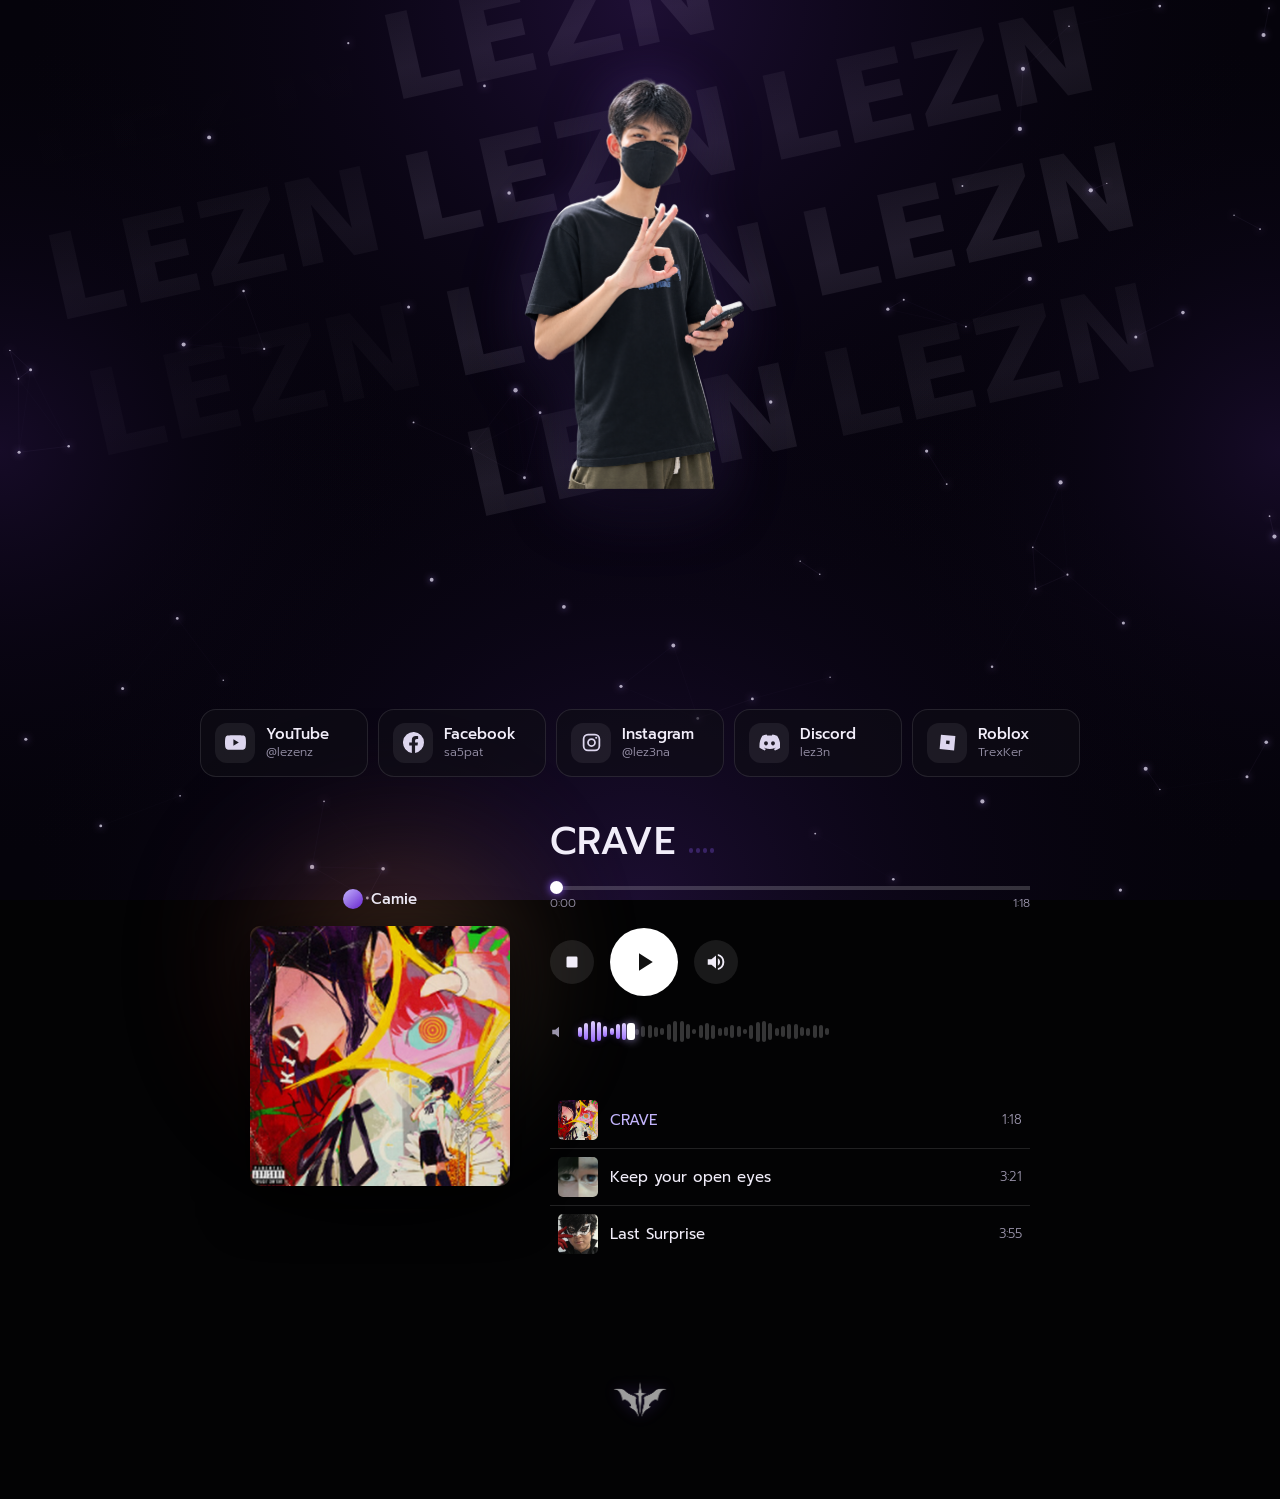
==== bio/index.html @ e91cab5a "first commit" ====
<!DOCTYPE html>
<html lang="th">
<head>
<meta charset="UTF-8">
<meta name="viewport" content="width=device-width, initial-scale=1">
<title>lezn — Bio</title>
<link rel="preconnect" href="https://fonts.googleapis.com">
<link rel="preconnect" href="https://fonts.gstatic.com" crossorigin>
<link href="https://fonts.googleapis.com/css2?family=Cormorant+Garamond:wght@500;600&family=Prompt:wght@300;400;500&display=swap" rel="stylesheet">
<link rel="stylesheet" href="css/styles.css">
</head>
<body>
<canvas id="bg" aria-hidden="true"></canvas>

<main>
  <section class="profile-stage" aria-label="โปรไฟล์">
    <img class="profile-backdrop" src="images/profile/profile-backdrop.png" alt="" aria-hidden="true">
    <img class="profile-stage-art art-age" src="images/cards/age-card.png" alt="" aria-hidden="true">
    <img class="profile-stage-art art-name" src="images/cards/name-card.png" alt="" aria-hidden="true">
    <section class="hero">
      <button class="avatar" id="profileToggle" type="button" aria-label="แสดงหรือซ่อนป้ายอายุและชื่อ" aria-pressed="false"><span id="ini">✦</span><img id="av" alt="" hidden></button>
      <div class="profile-pop" id="profileMessage" role="status">สวัสดี! ยินดีต้อนรับสู่หน้าโปรไฟล์ของ lezn</div>
    </section>
  </section>

  <nav class="links" aria-label="ช่องทางติดตาม">
    <a href="https://www.youtube.com/@lezenz" target="_blank" rel="noopener" style="--c:#ff2d3f"><span class="ic"><svg viewBox="0 0 24 24"><path d="M23.5 6.2a3 3 0 0 0-2.1-2.1C19.5 3.6 12 3.6 12 3.6s-7.5 0-9.4.5A3 3 0 0 0 .5 6.2C0 8.1 0 12 0 12s0 3.9.5 5.8a3 3 0 0 0 2.1 2.1c1.9.5 9.4.5 9.4.5s7.500 0 9.400-.5a3 3 0 0 0 2.100-2.100C24 15.900 24 12 24 12s0-3.900-.5-5.800zM9.600 15.600V8.400l6.200 3.600-6.200 3.600z"/></svg></span><span class="tx"><b>YouTube</b><small>@lezenz</small></span></a>
    <a href="https://www.facebook.com/sa5pat/" target="_blank" rel="noopener" style="--c:#1877f2"><span class="ic"><svg viewBox="0 0 24 24"><path d="M24 12a12 12 0 1 0-13.900 11.900v-8.400H7.100V12h3V9.400c0-3 1.800-4.700 4.500-4.700 1.300 0 2.700.2 2.700.2v3h-1.500c-1.500 0-2 .9-2 1.900V12h3.300l-.5 3.500h-2.800v8.400A12 12 0 0 0 24 12z"/></svg></span><span class="tx"><b>Facebook</b><small>sa5pat</small></span></a>
    <a href="https://www.instagram.com/lez3na/" target="_blank" rel="noopener" style="--c:#e1306c"><span class="ic"><svg viewBox="0 0 24 24"><g fill="none" stroke="currentColor" stroke-width="2"><rect x="3" y="3" width="18" height="18" rx="5"/><circle cx="12" cy="12" r="4"/></g><circle cx="17.4" cy="6.6" r="1.2"/></svg></span><span class="tx"><b>Instagram</b><small>@lez3na</small></span></a>
    <a href="https://discord.gg/yourinvite" target="_blank" rel="noopener" style="--c:#5865f2"><span class="ic"><svg viewBox="0 0 24 24"><path d="M20.300 4.400a19.800 19.800 0 0 0-4.900-1.500c-.2.400-.5.900-.6 1.200a18.300 18.300 0 0 0-5.500 0c-.2-.4-.4-.8-.6-1.200-1.700.3-3.300.8-4.900 1.500C1 9 .2 13.600.6 18.100c2 1.500 4 2.400 6 3 .5-.6.900-1.300 1.200-2-.7-.2-1.300-.5-1.900-.9l.4-.3a14.200 14.200 0 0 0 12.200 0l.4.300c-.6.400-1.200.7-1.900.9.400.7.800 1.400 1.200 2 2-.6 4-1.500 6-3 .5-5.200-.8-9.700-3.500-13.700zM8 15.300c-1.200 0-2.200-1.100-2.200-2.400s1-2.400 2.200-2.400 2.200 1.100 2.200 2.400-1 2.400-2.200 2.400zm8 0c-1.200 0-2.200-1.100-2.200-2.400s1-2.400 2.200-2.400 2.200 1.100 2.200 2.400-1 2.400-2.200 2.400z"/></svg></span><span class="tx"><b>Discord</b><small>lez3n</small></span></a>
    <a href="https://www.roblox.com/users/841506489/profile" target="_blank" rel="noopener" style="--c:#e2231a"><span class="ic"><svg viewBox="0 0 24 24"><path fill-rule="evenodd" d="M4.500 3 3 19.500 19.500 21 21 4.500 4.500 3zm6.100 6.600 3.900.4-.4 3.900-3.900-.4.400-3.900z"/></svg></span><span class="tx"><b>Roblox</b><small>TrexKer</small></span></a>
  </nav>

  <section class="yt" aria-label="เครื่องเล่นเพลง">
    <div class="glow"></div>
    <div class="left">
      <div class="artist"><i></i><span id="artist">Camie</span></div>
      <img class="cover" id="cover" src="images/covers/crave.jpg" alt="ปกเพลง">
    </div>
    <div class="right">
      <div class="head"><h2 id="title">CRAVE</h2><div class="eq" id="eq"><i></i><i></i><i></i><i></i></div></div>
      <input class="seek" id="seek" type="range" min="0" max="1000" value="0" aria-label="เลื่อนเวลาเพลง">
      <div class="time"><span id="cur">0:00</span><span id="dur">0:00</span></div>
      <div class="ctrl">
        <button class="sm" id="stop" aria-label="หยุด"><svg viewBox="0 0 24 24"><rect x="6" y="6" width="12" height="12" rx="1.5"/></svg></button>
        <button class="big" id="play" aria-label="เล่น"></button>
        <button class="sm" id="mute" aria-label="ปิดเสียง"></button>
      </div>
      <label class="vol"><svg viewBox="0 0 24 24"><path d="M3 9v6h4l5 4V5L7 9H3z"/></svg><span class="wave-control"><span class="wave" id="wave" aria-hidden="true"></span><input type="range" id="vol" min="0" max="100" value="20" aria-label="ระดับเสียง"></span></label>
      <div class="err" id="err"></div>
      <ul id="list"></ul>
    </div>
    <audio id="audio" preload="metadata"></audio>
  </section>

  <section class="gal" id="gal" hidden><h2>รูปภาพ</h2><div class="grid" id="grid"></div></section>
  <footer><span class="footer-logo-wrap"><img class="footer-logo" src="images/brand/logo.png" alt="Logo"></span></footer>
</main>
<div id="lb"><img alt=""></div>

<script src="js/app.js" defer></script>
</body>
</html>
---- bio/css/styles.css ----
:root{
  --bg:#030304; --panel:rgba(16,14,22,.62); --line:rgba(255,255,255,.1);
  --violet:#8b5cf6; --lilac:#c4b5fd; --text:#f1edf9; --muted:#9a94ab;
}
*{box-sizing:border-box;margin:0}
html,body{height:100%}
body{background:var(--bg);color:var(--text);font-family:'Prompt',system-ui,sans-serif;font-weight:300;overflow-x:hidden}
#bg{position:fixed;inset:0;width:100vw;height:100vh;display:block;z-index:0;pointer-events:none}
main{position:relative;z-index:1;min-height:100%;display:flex;flex-direction:column;align-items:center;gap:36px;padding:72px 20px 56px;transform-origin:50% 38%;transform-style:preserve-3d;will-change:transform;transform:perspective(1400px) rotateX(var(--camera-rotate-x,0deg)) rotateY(var(--camera-rotate-y,0deg)) translate3d(var(--camera-offset-x,0px),var(--camera-offset-y,0px),0)}

.profile-stage{container-type:inline-size;position:relative;isolation:isolate;width:min(1280px,100%);height:auto;aspect-ratio:1280/620;flex:none;transform-style:preserve-3d}
.profile-backdrop{position:absolute;z-index:1;top:0;left:50%;height:33cqw;width:auto;transform:translateX(-50%);translate:var(--camera-layer-x,0px) var(--camera-layer-y,0px) var(--camera-layer-z,0px);opacity:1;filter:drop-shadow(0 18px 28px rgba(0,0,0,.72)) drop-shadow(0 0 22px rgba(139,92,246,.28));mix-blend-mode:screen;pointer-events:none;user-select:none}
.hero{text-align:center;width:43.75cqw;max-width:none;position:relative;z-index:2;margin-inline:auto;translate:var(--camera-layer-x,0px) var(--camera-layer-y,0px) var(--camera-layer-z,0px);transform-style:preserve-3d}
.profile-stage-art{position:absolute;z-index:1;display:block;height:auto;pointer-events:auto;user-select:none;filter:drop-shadow(0 12px 18px rgba(0,0,0,.35)) drop-shadow(0 0 10px rgba(139,92,246,.14)) drop-shadow(0 0 22px rgba(139,92,246,.08));transition:filter .16s ease;translate:var(--camera-layer-x,0px) var(--camera-layer-y,0px) var(--camera-layer-z,0px);transform-style:preserve-3d}
.art-age{top:-2cqw;left:6.5cqw;width:36cqw}
.art-name{top:6cqw;right:7cqw;width:36cqw}
.art-age,.art-name{opacity:0;visibility:hidden;transform:scale(.7)}
.profile-stage.art-revealed .art-age,.profile-stage.art-revealed .art-name{opacity:1;visibility:visible;transform:none}
.profile-stage.art-revealed .art-age:hover,.profile-stage.art-revealed .art-name:hover{filter:brightness(1.08) drop-shadow(0 0 14px rgba(139,92,246,.3))}
.avatar{width:18.91cqw;height:33.6cqw;position:relative;margin:0 auto .94cqw;display:grid;place-items:center;appearance:none;background:transparent;border:0;border-radius:0;padding:0;cursor:default;transform-origin:center;transition:transform .16s ease}
.avatar:focus-visible{outline:2px solid var(--lilac);outline-offset:4px;border-radius:48%}
.avatar img{position:absolute;inset:0;width:100%;height:100%;object-fit:contain;display:block;filter:none;z-index:1}
.avatar.profile-hit,.avatar:focus-visible{cursor:pointer;transform:scale(1.035)}
.avatar::after{content:"";position:absolute;inset:0;z-index:2;pointer-events:none;opacity:0;background:linear-gradient(110deg,transparent 43%,rgba(255,255,255,.38) 50%,transparent 57%);background-size:250% 100%;background-position:100% center;mix-blend-mode:screen;-webkit-mask-image:url('../images/profile/profile-cutout.png');mask-image:url('../images/profile/profile-cutout.png');-webkit-mask-repeat:no-repeat;mask-repeat:no-repeat;-webkit-mask-position:center;mask-position:center;-webkit-mask-size:contain;mask-size:contain}
.avatar.profile-hit::after,.avatar:focus-visible::after{animation:profile-shine .42s linear 1 both}
@keyframes profile-shine{0%{background-position:100% center;opacity:0}12%,82%{opacity:.5}100%{background-position:0 center;opacity:0}}
h1{font-family:'Prompt',system-ui,sans-serif;font-weight:600;font-size:clamp(44px,9vw,72px);letter-spacing:.02em;line-height:1.05;
  background:linear-gradient(180deg,#fff,#d9d4e6 70%,#a99bd6);-webkit-background-clip:text;background-clip:text;color:transparent}
.profile-stage.art-pop .art-age{animation:art-pop-left .42s cubic-bezier(.18,.82,.25,1) both}
.profile-stage.art-pop .art-name{animation:art-pop-right .42s cubic-bezier(.18,.82,.25,1) .16s both}
.profile-stage.art-fold .art-age{animation:art-pop-left .2s cubic-bezier(.55,.08,.68,.53) reverse both .16s}
.profile-stage.art-fold .art-name{animation:art-pop-right .2s cubic-bezier(.55,.08,.68,.53) reverse both}
@keyframes art-pop-left{0%{opacity:0;transform:translateX(10cqw) scale(.7) rotate(4deg)}68%{opacity:1;transform:translateX(-.5cqw) scale(1.04) rotate(-1deg)}100%{opacity:1;transform:translateX(0) scale(1) rotate(0)}}
@keyframes art-pop-right{0%{opacity:0;transform:translateX(-10cqw) scale(.7) rotate(-4deg)}68%{opacity:1;transform:translateX(.5cqw) scale(1.04) rotate(1deg)}100%{opacity:1;transform:translateX(0) scale(1) rotate(0)}}
.profile-pop{position:absolute;z-index:5;top:42px;left:-190px;width:min(310px,calc(50vw - 20px));padding:18px 20px;border:1px solid rgba(196,181,253,.42);border-radius:18px;background:rgba(18,12,31,.86);color:var(--text);text-align:left;font-size:15px;line-height:1.7;box-shadow:0 14px 42px rgba(0,0,0,.42),0 0 24px rgba(139,92,246,.2);backdrop-filter:blur(14px);-webkit-backdrop-filter:blur(14px);opacity:0;visibility:hidden;transform:translate(18px,8px) scale(.96);transform-origin:right center;transition:opacity .28s,transform .28s,visibility .28s;pointer-events:none}
.profile-pop::after{content:"";position:absolute;right:-7px;top:50%;width:12px;height:12px;border-top:1px solid rgba(196,181,253,.42);border-right:1px solid rgba(196,181,253,.42);background:rgba(18,12,31,.92);transform:translateY(-50%) rotate(45deg)}
.hero.profile-open .profile-pop{opacity:1;visibility:visible;transform:translate(0,0) scale(1);pointer-events:auto}


.links{display:grid;grid-template-columns:repeat(auto-fit,minmax(150px,1fr));gap:10px;width:min(880px,100%)}
.links a{--mx:50%;--my:50%;position:relative;overflow:hidden;display:flex;align-items:center;gap:11px;padding:13px 14px;border-radius:16px;color:var(--text);text-decoration:none;
  background:var(--panel);border:1px solid var(--line);backdrop-filter:blur(12px);-webkit-backdrop-filter:blur(12px);
  transition:border-color .2s,box-shadow .2s,background-color .2s}
.links a::before{content:"";position:absolute;inset:0;pointer-events:none;background:radial-gradient(180px circle at var(--mx) var(--my),rgba(255,255,255,.12),transparent 70%);opacity:0;transition:opacity .25s}
.links a::after{content:"";position:absolute;top:-20%;bottom:-20%;left:-60%;width:40%;pointer-events:none;opacity:0;background:linear-gradient(105deg,transparent,rgba(255,255,255,.16),transparent);transform:skewX(-20deg)}
.links a:hover,.links a:focus-visible{border-color:var(--c);background-color:rgba(30,23,42,.82);box-shadow:0 8px 24px -14px var(--c),0 0 20px -12px var(--c);outline:none}
.links a:hover::before{opacity:1}
.links a:hover::after,.links a:focus-visible::after{animation:link-shine .65s ease-out 1}
@keyframes link-shine{0%{left:-60%;opacity:0}18%{opacity:.8}100%{left:130%;opacity:0}}
.ic{position:relative;z-index:1;flex:none;width:40px;height:40px;border-radius:12px;display:grid;place-items:center;background:rgba(255,255,255,.07);color:#ddd6ee;transition:background .25s,color .25s,transform .25s}
.ic svg{width:21px;height:21px;fill:currentColor}
.links a:hover .ic,.links a:focus-visible .ic{background:var(--c);color:#fff;transform:rotate(-6deg) scale(1.06)}
.tx{position:relative;display:flex;flex-direction:column;min-width:0;line-height:1.3}
.tx b{font-weight:500;font-size:15px}.tx small{font-size:12px;color:var(--muted);overflow:hidden;text-overflow:ellipsis;white-space:nowrap}


.yt{width:min(780px,100%);display:grid;grid-template-columns:260px 1fr;gap:40px;align-items:center;position:relative}
.left{display:flex;flex-direction:column;align-items:center}
.right{min-width:0;text-align:left}
.glow{position:absolute;top:24px;left:130px;width:260px;height:260px;transform:translateX(-50%);background:center/cover;filter:blur(70px) saturate(1.3);opacity:.28;border-radius:50%;z-index:-1;transition:opacity .35s ease}
.artist{display:flex;align-items:center;gap:8px;font-size:15px;font-weight:500;margin-bottom:16px}
.artist i{width:20px;height:20px;border-radius:50%;background:linear-gradient(135deg,#c4b5fd,#6d28d9);display:block}
.cover{width:260px;height:260px;border-radius:10px;object-fit:cover;background:#15101f;box-shadow:0 18px 50px rgba(0,0,0,.8);transition:transform .4s}
.cover.spin{transform:scale(1.03)}
.head{display:flex;align-items:center;gap:14px}
.right h2{font-family:'Prompt',sans-serif;font-weight:500;font-size:clamp(28px,5vw,38px);letter-spacing:.01em}
.eq{display:flex;gap:3px;align-items:flex-end;height:24px;opacity:.3}
.eq i{width:4px;height:5px;border-radius:2px;background:var(--violet)}
.eq.on{opacity:1}.eq.on i{animation:eq .9s ease-in-out infinite}
.eq i:nth-child(2){animation-delay:.2s}.eq i:nth-child(3){animation-delay:.45s}.eq i:nth-child(4){animation-delay:.1s}
@keyframes eq{0%,100%{height:5px}50%{height:24px}}
.meta{color:var(--muted);font-size:14px;margin-top:8px}
input[type=range].seek{display:block;width:100%;height:44px;margin-top:-4px;margin-bottom:-20px;background-size:100% 4px;background-position:center;background-repeat:no-repeat;touch-action:pan-y}
.seek::-webkit-slider-runnable-track{height:4px;background:transparent}
.seek::-moz-range-track{height:4px;background:transparent}
.time{display:flex;justify-content:space-between;font-size:12px;color:var(--muted);margin-top:4px}
.ctrl{position:relative;z-index:2;display:flex;align-items:center;gap:16px;margin-top:16px}
button{font:inherit;color:var(--text);cursor:pointer;border:0;border-radius:50%;display:grid;place-items:center;transition:background-color .2s,color .2s,box-shadow .2s}
button svg{width:22px;height:22px;fill:currentColor;pointer-events:none}
.ctrl button{position:relative;z-index:2;flex:none;pointer-events:auto;touch-action:manipulation;-webkit-tap-highlight-color:transparent;user-select:none}
.sm{width:44px;height:44px;background:rgba(255,255,255,.09)}
.sm:hover,.sm:focus-visible{background:rgba(255,255,255,.2);outline:none}
.big{position:relative;width:68px;height:68px;background:#fff;color:#111;touch-action:manipulation}
.big svg{width:30px;height:30px}
.big:hover,.big:focus-visible{transform:none;outline:none;box-shadow:0 0 0 2px var(--violet),0 0 18px rgba(139,92,246,.3)}
.vol{display:flex;align-items:center;gap:10px;margin-top:22px;width:min(280px,100%)}
.vol svg{width:18px;height:18px;fill:var(--muted);flex:none}
input[type=range]{-webkit-appearance:none;appearance:none;height:4px;border-radius:4px;outline:none;cursor:pointer;
  background:linear-gradient(90deg,#fff var(--p,0%),rgba(255,255,255,.18) var(--p,0%))}
.vol input{flex:1}
.wave-control{position:relative;display:flex;align-items:center;flex:1;height:28px;min-width:0}
.wave{position:absolute;inset:2px 0;display:flex;align-items:center;justify-content:space-between;gap:2px;pointer-events:none}
.wave i{display:block;flex:1;max-width:4px;min-width:2px;border-radius:3px;background:rgba(255,255,255,.2);transition:background .12s}
.wave i.active{background:linear-gradient(180deg,#e4d5ff,#9b6cff);box-shadow:0 0 7px rgba(155,108,255,.35)}
.vol .wave-control input{position:absolute;inset:0;width:100%;height:100%;margin:0;padding:0;background:transparent!important;z-index:1;touch-action:pan-y}
.vol .wave-control input::-webkit-slider-runnable-track{height:4px;background:transparent}
.vol .wave-control input::-moz-range-track{height:4px;background:transparent}
.seek::-webkit-slider-thumb{margin-top:-4.5px}
.vol .wave-control input::-webkit-slider-thumb{width:8px;height:17px;margin-top:-6.5px;border-radius:3px;box-shadow:0 0 10px rgba(196,181,253,.85)}
.vol .wave-control input::-moz-range-thumb{width:8px;height:17px;border-radius:3px;box-shadow:0 0 10px rgba(196,181,253,.85)}
input[type=range]::-webkit-slider-thumb{-webkit-appearance:none;width:13px;height:13px;border-radius:50%;background:#fff;box-shadow:0 0 8px var(--violet)}
input[type=range]::-moz-range-thumb{width:13px;height:13px;border:0;border-radius:50%;background:#fff}
ul{list-style:none;padding:0;margin-top:20px;width:100%}
li{display:flex;align-items:center;gap:12px;min-height:56px;padding:8px;border-radius:8px;cursor:pointer;font-size:15px;transition:background .2s;touch-action:manipulation;user-select:none}
li+li{border-top:1px solid rgba(255,255,255,.12);border-radius:0}
li:hover{background:rgba(255,255,255,.07)}
li img{width:40px;height:40px;border-radius:5px;object-fit:cover}
li b{font-weight:400;flex:1;text-align:left}li.on b{color:var(--lilac)}
li span{font-size:13px;color:var(--muted)}
.err{color:#f0a;font-size:13px;margin-top:10px;min-height:16px}
@media(max-width:660px){.yt{grid-template-columns:1fr;gap:26px}.glow{left:50%}.right{text-align:center}.head,.ctrl{justify-content:center}.vol{margin-inline:auto}}

/* === Responsive: Tablet / iPad (≤1024px) === */
@media(max-width:1024px){
  main{padding:56px 24px 48px;gap:30px}
  .links{grid-template-columns:repeat(auto-fit,minmax(200px,1fr));gap:10px}
  .yt{grid-template-columns:220px 1fr;gap:28px}
  .cover{width:220px;height:220px}
  .glow{width:220px;height:220px}
}

/* === Responsive: iPad Mini / small tablet (≤768px) === */
@media(max-width:768px){
  main{padding:48px 18px 40px;gap:26px}
  .hero{max-width:100%}
  .profile-pop{left:50%;top:34px;width:min(300px,calc(100vw - 40px));transform:translate(-50%,8px) scale(.96);transform-origin:top center}
  .hero.profile-open .profile-pop{transform:translate(-50%,0) scale(1)}
  .profile-pop::after{right:auto;top:-7px;left:50%;transform:translateX(-50%) rotate(-45deg)}
  h1{font-size:clamp(36px,8vw,56px)}
  .links{grid-template-columns:repeat(auto-fit,minmax(170px,1fr));gap:8px}
  .links a{padding:11px 12px;border-radius:14px}
  .ic{width:36px;height:36px;border-radius:10px}
  .ic svg{width:18px;height:18px}
  .tx b{font-size:14px}
  .tx small{font-size:11px}
  .yt{grid-template-columns:1fr;gap:22px}
  .cover{width:220px;height:220px;margin:0 auto}
  .left{align-items:center}
  .right{text-align:center}
  .head,.ctrl{justify-content:center}
  .vol{margin-inline:auto}
  .glow{left:50%;width:220px;height:220px}
  .gal h2{font-size:24px}
  .grid{grid-template-columns:repeat(auto-fill,minmax(140px,1fr));gap:10px}
}

/* === Responsive: Mobile (≤480px) === */
@media(max-width:480px){
  main{padding:40px 14px 36px;gap:22px}
  h1{font-size:clamp(30px,9vw,44px)}
  .links{grid-template-columns:1fr;gap:8px}
  .links a{padding:12px;border-radius:12px;gap:10px}
  .ic{width:36px;height:36px;border-radius:10px}
  .ic svg{width:18px;height:18px}
  .tx b{font-size:14px}
  .tx small{font-size:11px}
  .yt{gap:18px}
  .cover{width:180px;height:180px}
  .glow{width:180px;height:180px}
  .right h2{font-size:clamp(22px,6vw,30px)}
  .meta{font-size:13px}
  .ctrl{gap:12px}
  .big{width:58px;height:58px}
  .big svg{width:26px;height:26px}
  .sm{width:38px;height:38px}
  .sm svg{width:18px;height:18px}
  .gal h2{font-size:22px}
  .grid{grid-template-columns:repeat(auto-fill,minmax(120px,1fr));gap:8px}
  .grid img{border-radius:10px}
  li{padding:6px;gap:10px;font-size:14px}
  li img{width:36px;height:36px;border-radius:4px}
  footer{font-size:12px}
}

/* === Responsive: Small Mobile (≤380px) === */
@media(max-width:380px){
  main{padding:32px 10px 28px;gap:18px}
  h1{font-size:clamp(26px,8vw,36px)}
  .cover{width:150px;height:150px}
  .glow{width:150px;height:150px}
  .right h2{font-size:22px}
  .big{width:52px;height:52px}
  .big svg{width:24px;height:24px}
  .sm{width:34px;height:34px}
  .ctrl{gap:10px}
  .grid{grid-template-columns:repeat(2,1fr);gap:6px}
  .grid img{border-radius:8px}
  .artist{font-size:13px}
  footer{font-size:11px;text-align:center}
}

footer{color:var(--muted);font-size:13px;text-align:center;padding-bottom:8px;margin-top:72px;translate:var(--camera-layer-x,0px) var(--camera-layer-y,0px) var(--camera-layer-z,0px);transform-style:preserve-3d}
.footer-logo-wrap{position:relative;display:inline-block;width:60px;line-height:0;transition:transform .3s;--mx:50%;--my:50%}
.footer-logo{display:block;width:100%;height:auto;opacity:.62;filter:drop-shadow(0 0 8px rgba(139,92,246,.4));transition:opacity .3s}
.footer-logo-wrap::after{content:"";position:absolute;inset:0;opacity:0;pointer-events:none;background:radial-gradient(circle at var(--mx) var(--my),rgba(255,255,255,.95),rgba(210,190,255,.62) 16%,transparent 52%);mix-blend-mode:screen;mask-image:url('../images/brand/logo.png');mask-repeat:no-repeat;mask-position:center;mask-size:contain;transition:opacity .18s}
.footer-logo-wrap:hover{transform:scale(1.1)}
.footer-logo-wrap:hover .footer-logo{opacity:.9}
.footer-logo-wrap:hover::after{opacity:1}
.avatar{font-family:'Cormorant Garamond',serif;font-size:46px;color:var(--lilac)}
.gal{width:min(760px,100%)}
.gal h2{font-family:'Cormorant Garamond',Georgia,serif;font-weight:500;font-size:28px;text-align:center;margin-bottom:18px}
.grid{display:grid;grid-template-columns:repeat(auto-fill,minmax(170px,1fr));gap:12px}
.grid img{width:100%;aspect-ratio:1;object-fit:cover;border-radius:14px;border:1px solid var(--line);cursor:zoom-in;transition:box-shadow .25s}
.grid img:hover{box-shadow:0 10px 34px rgba(139,92,246,.5)}
#lb{position:fixed;inset:0;z-index:9;background:rgba(5,2,12,.88);display:none;place-items:center;cursor:zoom-out}
#lb.on{display:grid}#lb img{max-width:92vw;max-height:90vh;border-radius:12px;box-shadow:0 0 60px rgba(139,92,246,.5)}
.avatar img[hidden]{display:none}
@media(prefers-reduced-motion:reduce){main{transform:none!important;will-change:auto!important}*{transition:none!important}.avatar.profile-hit::after,.avatar:focus-visible::after,.profile-stage.art-pop .art-age,.profile-stage.art-pop .art-name,.profile-stage.art-fold .art-age,.profile-stage.art-fold .art-name{animation:none!important}}
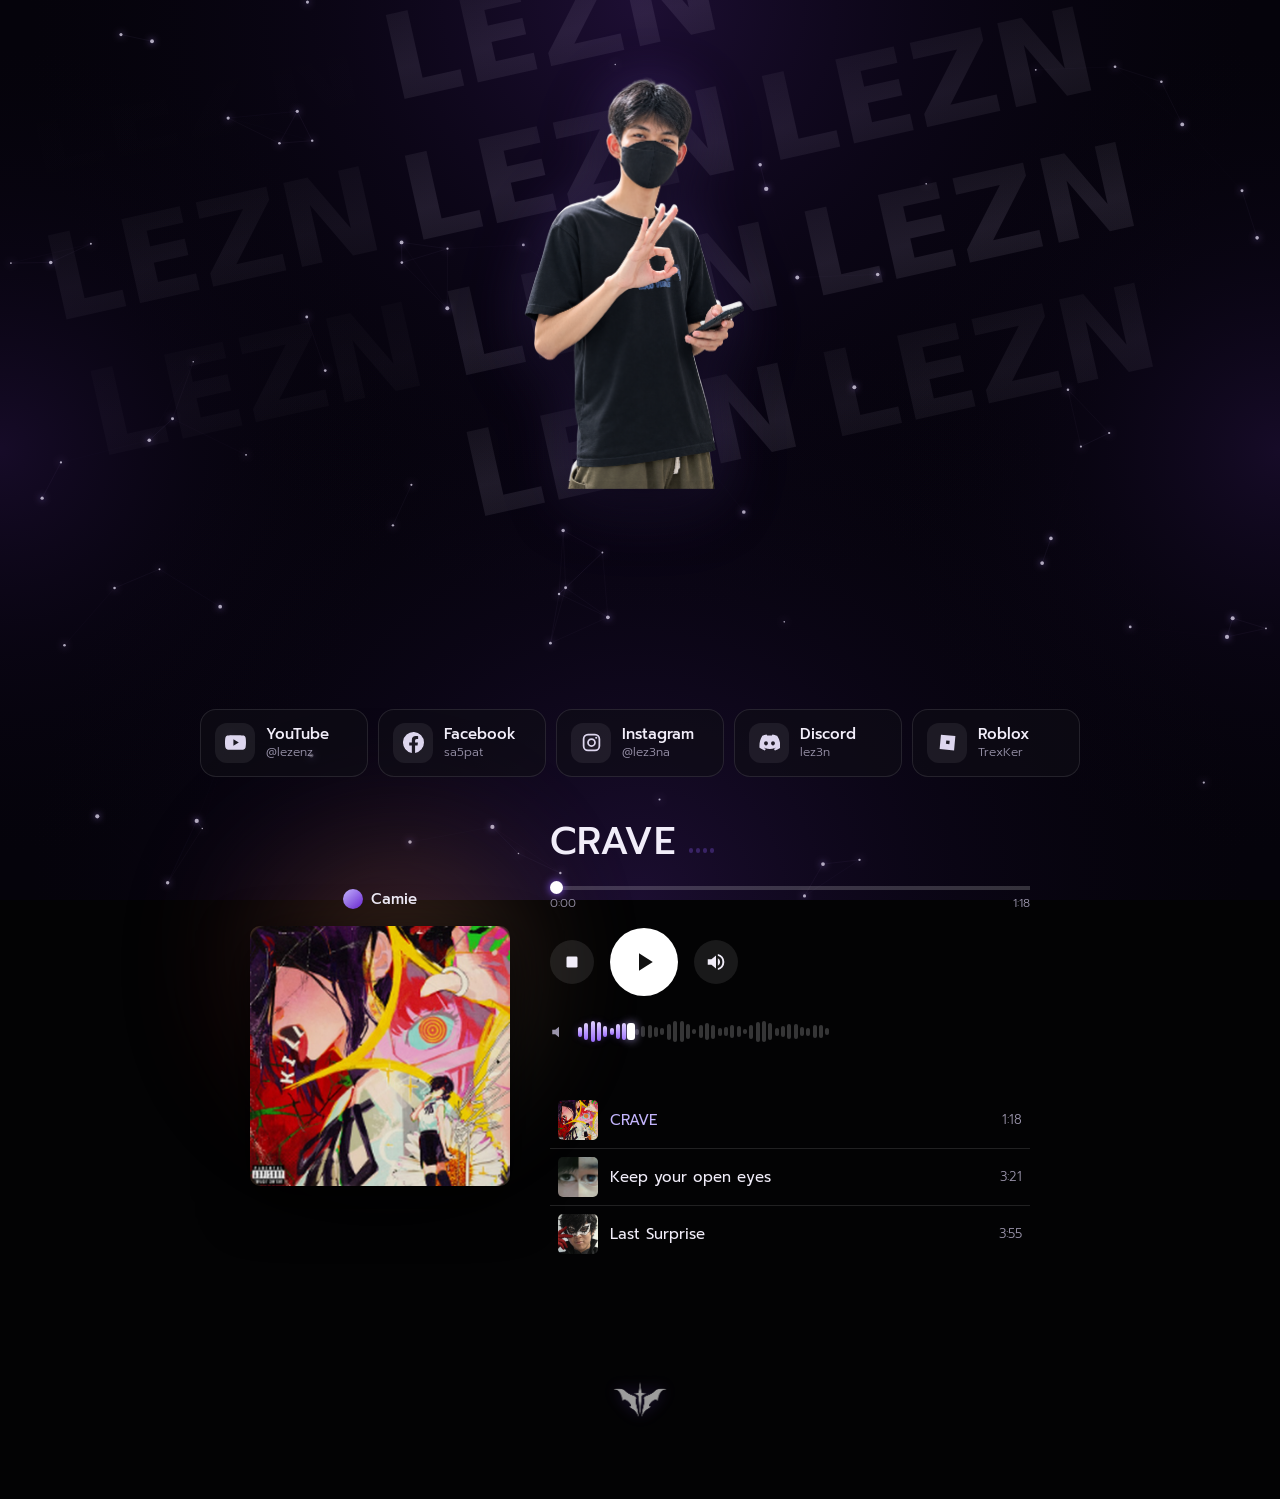
==== commit 44c947a8: "Add website favicon" ====
--- a/bio/index.html
+++ b/bio/index.html
@@ -3,6 +3,7 @@
 <head>
 <meta charset="UTF-8">
 <meta name="viewport" content="width=device-width, initial-scale=1">
+<link rel="icon" type="image/png" href="images/brand/logo.png">
 <title>lezn — Bio</title>
 <link rel="preconnect" href="https://fonts.googleapis.com">
 <link rel="preconnect" href="https://fonts.gstatic.com" crossorigin>
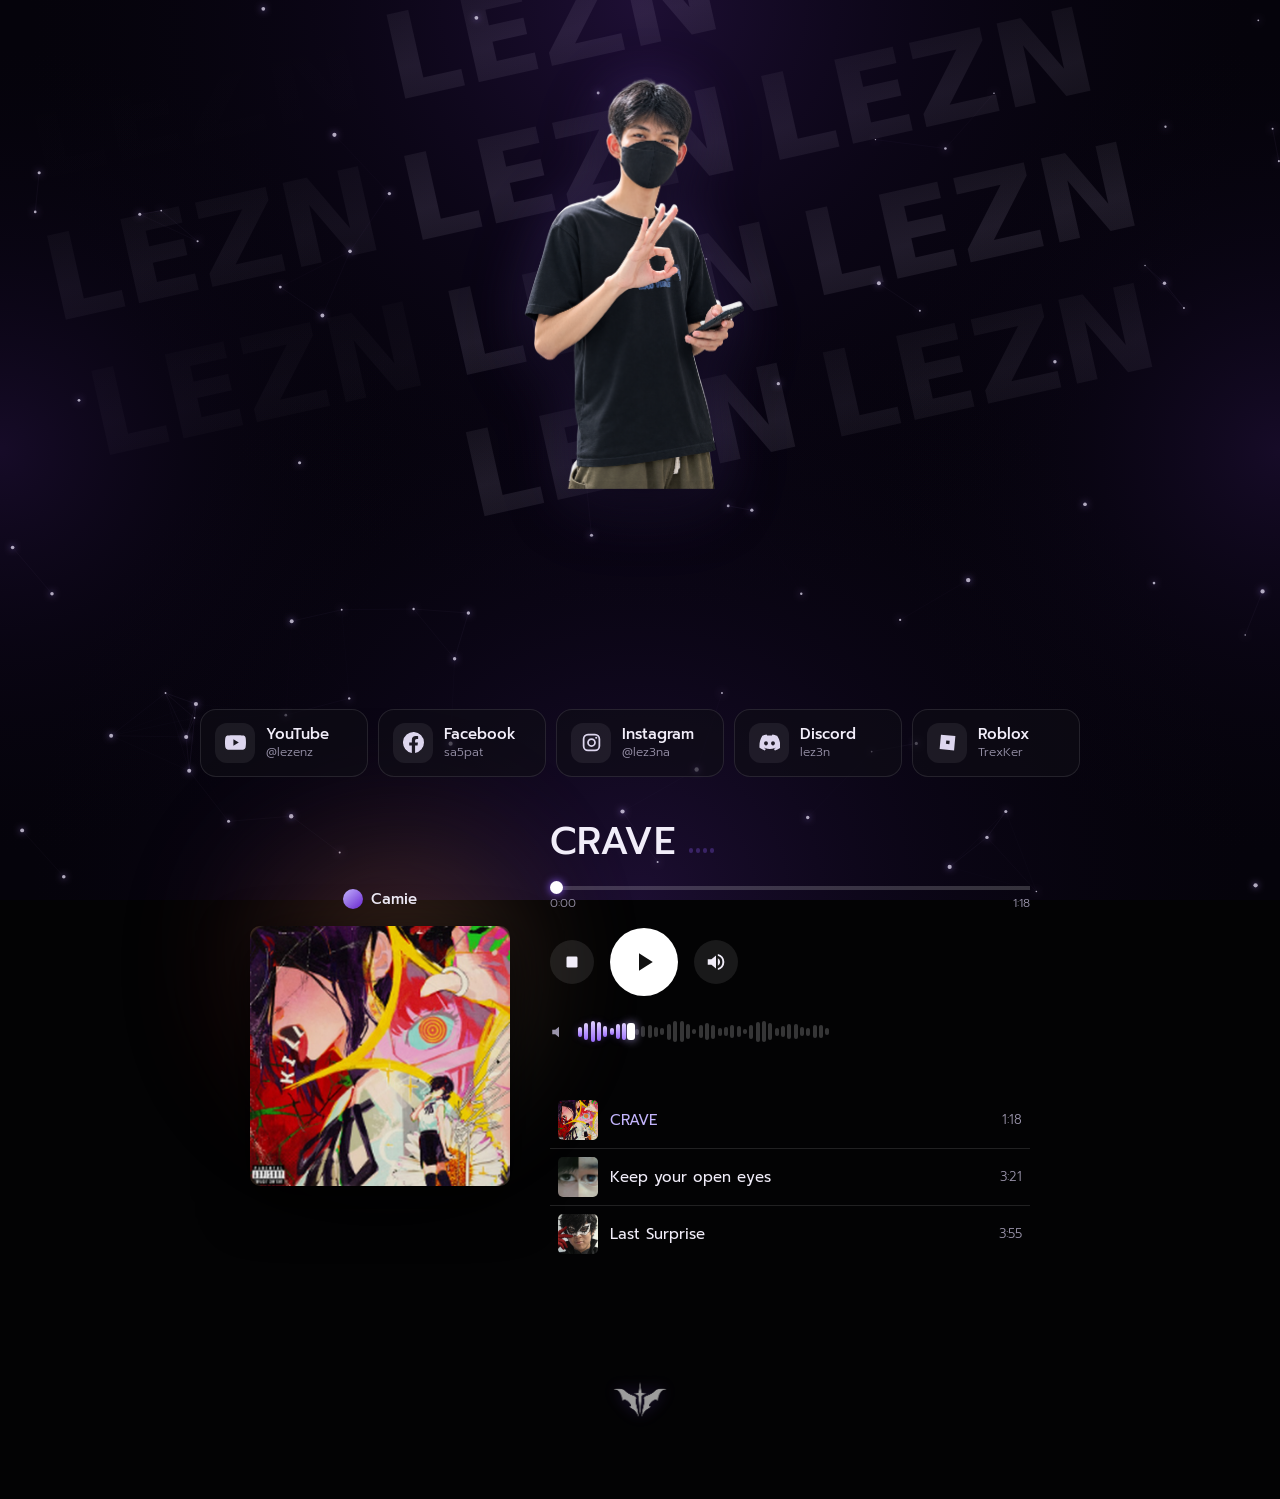
==== commit 0bae1eef: "Update page title" ====
--- a/bio/index.html
+++ b/bio/index.html
@@ -4,7 +4,7 @@
 <meta charset="UTF-8">
 <meta name="viewport" content="width=device-width, initial-scale=1">
 <link rel="icon" type="image/png" href="images/brand/logo.png">
-<title>lezn — Bio</title>
+<title>lezn</title>
 <link rel="preconnect" href="https://fonts.googleapis.com">
 <link rel="preconnect" href="https://fonts.gstatic.com" crossorigin>
 <link href="https://fonts.googleapis.com/css2?family=Cormorant+Garamond:wght@500;600&family=Prompt:wght@300;400;500&display=swap" rel="stylesheet">
